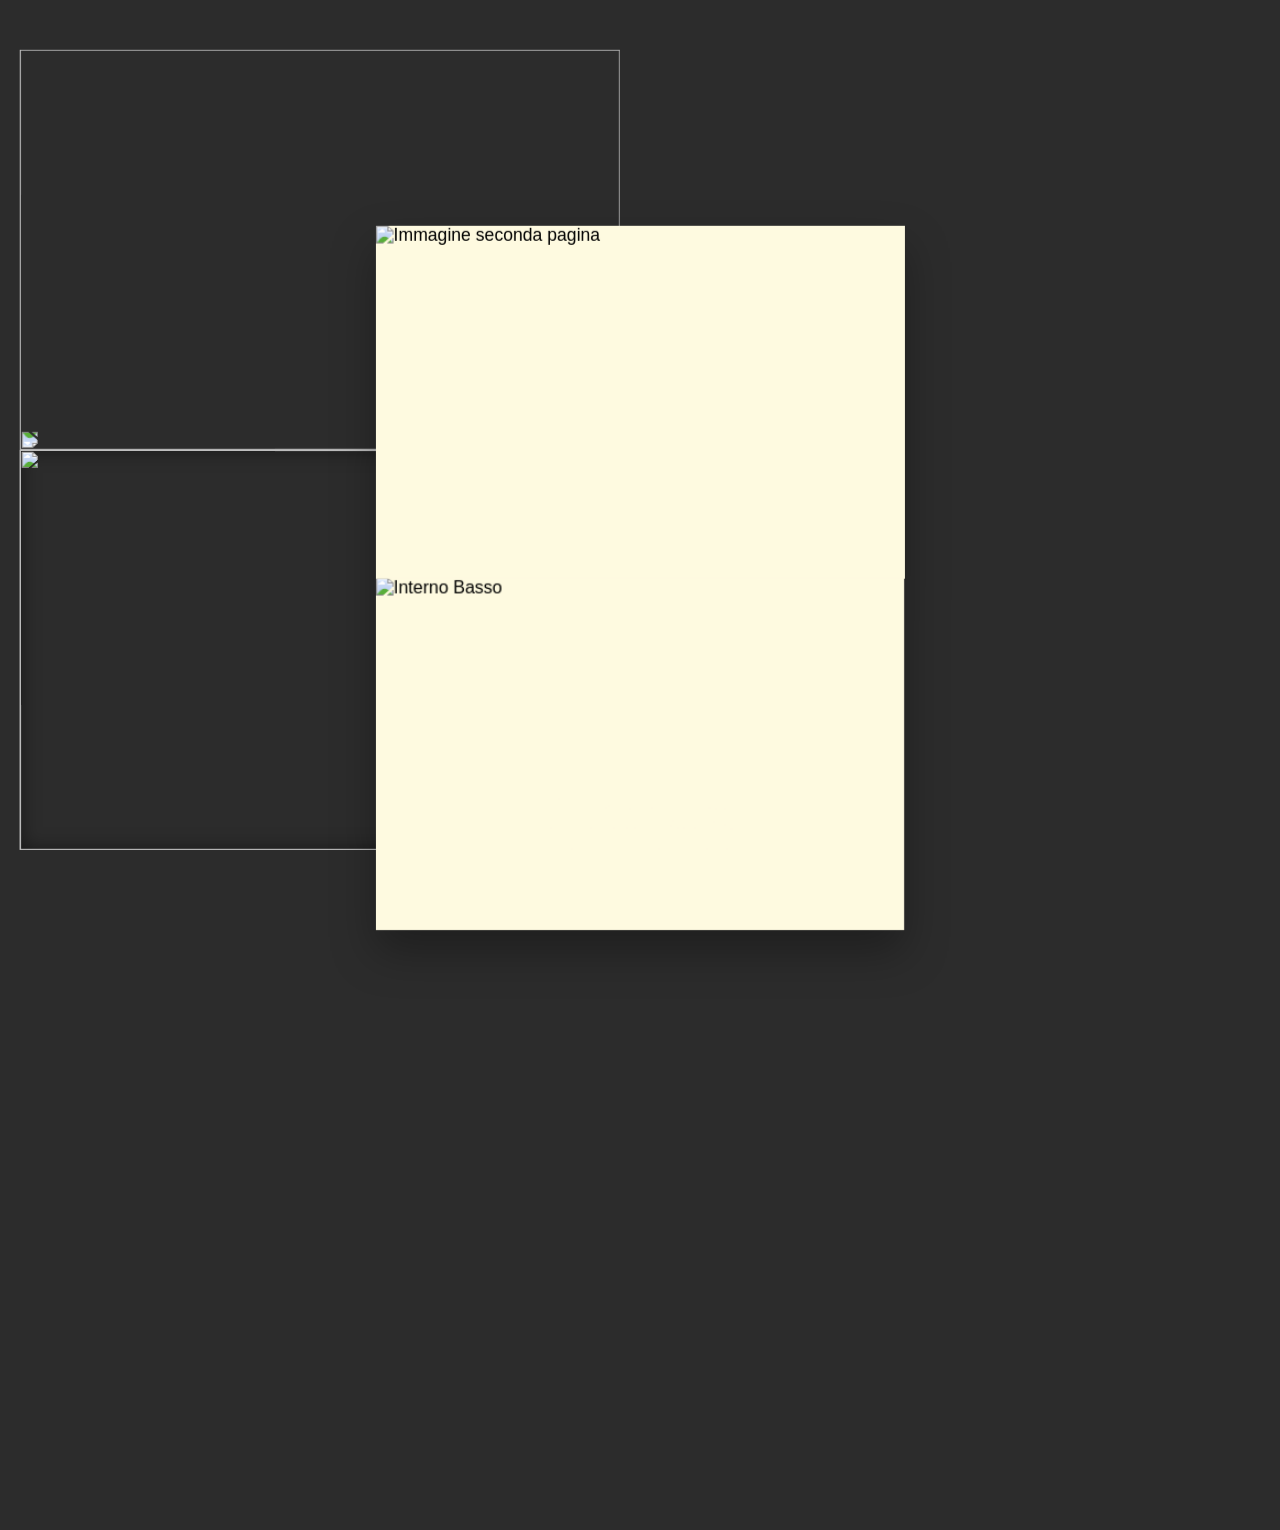
==== index.html @ d79408f7 "Add files via upload" ====
<!DOCTYPE html>
<html lang="it">
<head>
    <meta charset="UTF-8">
    <meta name="viewport" content="width=device-width, initial-scale=1.0">
    <title>Invito Animato</title>
    
    <link rel="preconnect" href="https://fonts.googleapis.com">
    <link rel="preconnect" href="https://fonts.gstatic.com" crossorigin>
    <link href="https://fonts.googleapis.com/css2?family=Alex+Brush&family=Cormorant+Garamond:wght@400;600;700&family=Great+Vibes&display=swap" rel="stylesheet">

    <link rel="preload" as="image" href="textures/retro.png">
    <link rel="preload" as="image" href="textures/busta-artigianale_int.png">
    <link rel="preload" as="image" href="textures/busta-artigianale1.png">
    <link rel="preload" as="image" href="textures/linguetta_chiusa.png">
    <link rel="preload" as="image" href="textures/front.png">
    <link rel="preload" as="image" href="textures/3.png">
    <link rel="preload" as="image" href="textures/12323.png">

    <link rel="stylesheet" href="style.css">
</head>
<body class="is-loading">

    <div class="wrapper">
        <div class="envelope-back-face">
            <img class="envelope-back-img" src="textures/retro.png" alt="" decoding="async" fetchpriority="high">
            <div class="guest-name">Marta</div>
        </div>

        <div class="envelope-front-face">
            <div class="envelope-inner">
                <img class="envelope-inner-img" src="textures/busta-artigianale_int.png" alt="" decoding="async" fetchpriority="high">
            </div>
            <img class="pocket" src="textures/busta-artigianale1.png" alt="" decoding="async" fetchpriority="high">
            <img class="flap" src="textures/linguetta_chiusa.png" alt="" decoding="async" fetchpriority="high">
            
            <div class="card">
                
                <div class="card-flap">
                    
                    <div class="face-1">  
                        <img src="textures/1.png" alt="Immagine di Copertina" class="card-image">               
                    </div>

                    <div class="face-2">
                        <img src="textures/2.png" alt="Immagine seconda pagina" class="card-image">
                    </div>
                </div>

                <div class="face-3">
                    <img src="textures/3.png" alt="Interno Basso" class="card-image">
    
                    <div class="link-container">
                        <span class="text-wrapper">
                            I festeggiamenti proseguiranno presso Villa Caiselli-Casa (UD),
                            <a href="https://martaematteo.me" target="_blank">Per maggiori informazioni clicca qui.</a>
                        </span>
                    </div>
                </div>
            </div>            
        </div>
    </div>
<script>
    (async () => {
        // 1. Legge i parametri dall'URL attuale
        const params = new URLSearchParams(window.location.search);
        const nomeInvitato = params.get('invitato');

        if (nomeInvitato) {
            const elementoNome = document.querySelector('.guest-name');
            if (elementoNome) {
                elementoNome.textContent = nomeInvitato;
            }
        }

        // Raccoglie tutte le URL delle immagini da precaricare
        function collectImageUrls() {
            const urls = new Set();
            document.querySelectorAll('img[src]').forEach(img => {
                if (img.src) urls.add(img.src);
            });
            document.querySelectorAll('link[rel="preload"][as="image"]').forEach(link => {
                if (link.href) urls.add(link.href);
            });
            return Array.from(urls);
        }

        // Precarica una singola immagine con timeout
        function preloadImage(url, timeout = 15000) {
            return new Promise(resolve => {
                const img = new Image();
                let done = false;
                const finish = (ok) => {
                    if (done) return;
                    done = true;
                    clearTimeout(timer);
                    resolve({ url, ok });
                };
                const timer = setTimeout(() => finish(false), timeout);
                img.onload = () => finish(true);
                img.onerror = () => finish(false);
                img.src = url;
            });
        }

        // Precarica tutte le immagini in parallelo
        async function preloadAllImages() {
            const urls = collectImageUrls();
            const results = await Promise.all(urls.map(u => preloadImage(u)));
            const failed = results.filter(r => !r.ok);
            if (failed.length) console.warn('Immagini non caricate:', failed.map(r => r.url));
        }

        // Logica di scroll e centratura
        function startScrollEffects() {
            const wrapper = document.querySelector('.wrapper');
            if (wrapper) {
                const wrapperRect = wrapper.getBoundingClientRect();
                const scrollTarget = window.scrollY + wrapperRect.top - (window.innerHeight / 2) + (wrapperRect.height / 2);
                window.scrollTo({ top: scrollTarget, behavior: 'auto' });
            }

            function parseTimeToMs(value) {
                const v = String(value).trim();
                if (!v) return 0;
                if (v.endsWith('ms')) return Number.parseFloat(v);
                if (v.endsWith('s')) return Number.parseFloat(v) * 1000;
                return 0;
            }

            function getMaxAnimationEndMs(el) {
                if (!el) return 0;
                const cs = window.getComputedStyle(el);
                const durations = cs.animationDuration.split(',').map(s => s.trim());
                const delays = cs.animationDelay.split(',').map(s => s.trim());
                const count = Math.max(durations.length, delays.length);
                let maxMs = 0;
                for (let i = 0; i < count; i++) {
                    const durMs = parseTimeToMs(durations[i % durations.length]);
                    const delMs = parseTimeToMs(delays[i % delays.length]);
                    maxMs = Math.max(maxMs, durMs + delMs);
                }
                return maxMs;
            }

            const openAnimEndMs = getMaxAnimationEndMs(document.querySelector('.card-flap'));
            const scrollAfterMs = Math.max(0, Math.ceil(openAnimEndMs + 250));

            setTimeout(() => {
                const card = document.querySelector('.card');
                if (card) {
                    const cardRect = card.getBoundingClientRect();
                    const cardCenter = window.scrollY + cardRect.top + (cardRect.height / 2);
                    const targetScroll = cardCenter - (window.innerHeight / 2) - cardRect.height;
                    const currentScroll = window.scrollY;
                    const distance = targetScroll - currentScroll;
                    const duration = 2000;
                    const startTime = performance.now();

                    function smoothScroll(currentTime) {
                        const elapsed = currentTime - startTime;
                        const progress = Math.min(elapsed / duration, 1);
                        const easeProgress = progress < 0.5
                            ? 2 * progress * progress
                            : 1 - Math.pow(-2 * progress + 2, 2) / 2;
                        window.scrollTo(0, currentScroll + (distance * easeProgress));
                        if (progress < 1) requestAnimationFrame(smoothScroll);
                    }
                    requestAnimationFrame(smoothScroll);
                }
            }, scrollAfterMs);
        }

        // Esegui preload, poi sblocca animazioni
        await preloadAllImages();
        document.body.classList.remove('is-loading');
        document.body.classList.add('is-loaded');
        requestAnimationFrame(() => startScrollEffects());
    })();
    </script>
</body>
</html>
---- style.css ----
/* --- CONFIGURAZIONE --- */

:root {
    /* Non servono più colori busta, usiamo le immagini */
    
    --card-bg: #fefae0;
    
    /* Dimensioni Busta (Devono coincidere con le tue immagini) */
    --env-width: 600px;
    --env-height: 400px;
}

body {
    background-color: #2c2c2c;
    min-height: 120vh;
    margin: 0;
    display: flex;
    justify-content: center;
    align-items: flex-start;
    padding-top: 50vh;
    overflow-x: hidden;
    overflow-y: auto;
    font-family: sans-serif;
    perspective: 2500px;
}

/* Preload: nasconde tutto finché le immagini non sono pronte */
body.is-loading .wrapper {
    opacity: 0;
}

body.is-loaded .wrapper {
    opacity: 1;
    transition: opacity 200ms ease;
}

body.is-loading .wrapper,
body.is-loading .envelope-back-face,
body.is-loading .envelope-front-face,
body.is-loading .flap,
body.is-loading .card,
body.is-loading .card-flap {
    animation-play-state: paused !important;
}

/* --- WRAPPER --- */
.wrapper {
    position: relative;
    width: var(--env-width);
    height: var(--env-height);
    transform-style: preserve-3d;
    -webkit-transform-style: preserve-3d;
    will-change: transform;
    transform: rotateY(180deg);
    animation: flipAndMove 8s both; 
    animation-delay: 1s;
}

/* --- STRUTTURA GENERALE --- */

.envelope-back-face, .envelope-front-face {
    position: absolute;
    width: 100%;
    height: 100%;
    transform-style: preserve-3d;
    -webkit-transform-style: preserve-3d;
    backface-visibility: hidden;
    -webkit-backface-visibility: hidden;
    will-change: transform;
}

/* --- 1. RETRO BUSTA (File JPG) --- */
.envelope-back-face {
    display: flex; justify-content: center; align-items: center;
    /* spostiamo leggermente indietro il retro per evitare sovrapposizioni */
    transform: rotateY(180deg) translateZ(-1px);
    z-index: 5;
    /* Ombra esterna realistica */
    
}

.envelope-back-img {
    position: absolute;
    inset: 0;
    width: 100%;
    height: 100%;
    object-fit: cover;
    object-position: center;
    z-index: 0;
}

/* ---- FIX mobile / Safari: evita z-fighting ---- */
/* separazione minima dei piani 3D (non deve essere sovrascritta più sotto) */

.guest-name {
    position: relative;
    z-index: 1;
    font-size: 2.5rem; color:#F5F5F5;
    font-family: 'Alex Brush', cursive;
    font-weight: 20;
    /* Togliamo il bordo tratteggiato CSS se l'hai disegnato in Photoshop */
    /* border: 4px dashed rgba(255,255,255,0.5); */ 
    text-shadow: 0 2px 5px rgba(0,0,0,0.2);
    padding: 15px 30px;
    white-space: pre-line;
    text-align: center;
    backface-visibility: hidden;
}

/* --- FRONTE BUSTA --- */
/* spostiamo leggermente avanti il fronte per evitare z-fighting */
.envelope-front-face { z-index: 2; transform: rotateY(0deg) translateZ(1px); }

/* --- 2. INTERNO BUSTA (File JPG) --- */
.envelope-inner {
    position: absolute; width: 100%; height: 100%;

    z-index: 1;
    /* Ombra interna per profondità */
    box-shadow: inset 0 0 20px rgba(0,0,0,0.5);
}

.envelope-inner-img {
    position: absolute;
    inset: 0;
    width: 100%;
    height: 100%;
    object-fit: cover;
    object-position: center;
}

/* --- 3. TASCA (File PNG Trasparente) --- */
.pocket {
    position: absolute; 
    bottom: 0; left: 0; 
    width: 100%; height: 100%; /* Occupa tutto lo spazio per allinearsi */

    object-fit: cover;
    object-position: bottom center;
    
    /* RIMOSSO clip-path: lasciamo che sia la trasparenza del PNG a fare la forma */
    z-index: 10; 
    /* Eventuale drop-shadow se non l'hai disegnata in Photoshop */
    
}

/* --- 4. LINGUETTA (File PNG Trasparente) --- */
.flap {
    position: absolute; 
    top: 0; left: 0; 
    width: 100%; 
    height: 100%; /* Altezza 100% per gestire meglio il punto di rotazione */

    object-fit: cover;
    object-position: top center;
    
    /* Punto di rotazione: top */
    transform-origin: top; 
    
    /* RIMOSSO clip-path */
    z-index: 11; 
    
    animation: openFlap 0.8s forwards;
    animation-delay: 4.5s; 
}

/* --- IL BIGLIETTO (CARD) --- */
/* (Questa parte resta quasi uguale, gestisce le tue immagini interne) */
.card {
    position: absolute;
    width: 80%; height: 80%;
    left: 10%; bottom: 0;
    z-index: 2;
    transform-style: preserve-3d;
    animation: extractAndCenter 3s forwards;
    animation-delay: 5.5s;
}

.card-flap {
    position: absolute; top: 0; left: 0; width: 100%; height: 100%;
    transform-style: preserve-3d;
    transform-origin: top; 
    z-index: 20;
    animation: openCard 2s forwards;
    animation-delay: 9s; 
}

/* Stili facce (uguali a prima) */
.face-1, .face-2, .face-3 {
    position: absolute; width: 100%; height: 100%;
    background-color: var(--card-bg); 
    backface-visibility: hidden; -webkit-backface-visibility: hidden;
    display: flex; justify-content: center; align-items: center;
    padding: 0; overflow: hidden; 
}

/* Gestione immagini Card */
.card-image { max-width: 90%; max-height: 90%; object-fit: contain; filter: drop-shadow(0px 2px 4px rgba(0,0,0,0.2)); }
.face-2 .card-image, .face-3 .card-image { width: 100%; height: 100%; max-width: none; max-height: none; object-fit: cover; filter: none; }

/* L'immagine in face-3 non deve bloccare i click sul link */
.face-3 .card-image {
    pointer-events: none;
}

.face-1 { z-index: 2;}
.face-2 { transform: rotateX(180deg); }
.face-3 { top: 0; left: 0; z-index: 1; }

/* --- STILI PER IL LINK NELLA FACCIA 3 --- */

/* Il contenitore che deve sovrapporsi esattamente al rettangolo verde.
   Usa posizione assoluta rispetto alla .face-3
*/


/* Stile del link vero e proprio */
/* --- STILI PER IL LINK NELLA FACCIA 3 --- */

/* Il contenitore che posiziona l'area del testo sopra il rettangolo verde */
.link-container {
    position: absolute;
    z-index: 100;
    
    /* --- POSIZIONAMENTO (Regola questi valori come prima) --- */
    top: 61%; 
    height: 25%; 
    width: 40%; 
    left: 50%;
    transform: translateX(-50%);
    /* border: 2px solid red;  <-- Togli il commento per vedere i bordi */
    /* --- Fine posizionamento --- */

    /* Flexbox per centrare il blocco di testo */
    display: flex;
    justify-content: center;
    align-items: center;
    text-align: center;
    
    /* Assicura che il contenitore riceva i click */
    pointer-events: auto;
}

/* Stile per TUTTO il testo (sia cliccabile che non) */
.text-wrapper {
    font-family: 'Cormorant Garamond', serif;
    color: #fefae0;           /* Tutto il testo è bianco */
    
    font-size: 0.8rem;      /* Dimensione testo */
    letter-spacing: 0.5px;
    line-height: 1.4;       /* Spaziatura righe se va a capo */
    
    /* Assicura che il testo riceva i click */
    pointer-events: auto;
    position: relative;
    z-index: 50;
}

/* Stile SOLO per la parte cliccabile (il tag <a>) */
.text-wrapper a {
    font-family: 'Cormorant Garamond',  serif;
    color: #fefae0;           /* Anche il link è bianco */
    font-weight: bold;      /* Il link è in grassetto per distinguerlo */
    font-size: 0.8rem;  
    text-decoration: underline; /* Sottolineato per far capire che è un link */
    cursor: pointer;        /* Cursore a manina */
    transition: all 0.3s ease;
    
    position: relative; /* Aiuta con lo z-index */
    z-index: 100;       /* Assicura che sia sopra a tutto */
    display: inline;    /* Inline per seguire esattamente il testo */
}

/* Effetto Hover solo sulla parte cliccabile */
.text-wrapper a:hover {
    color: #f7f0be;         /* Cambia colore al passaggio del mouse */
    background-color: rgba(255,255,255,0.1); /* Leggero sfondo al passaggio */
    border-radius: 4px;
}
/* --- KEYFRAMES --- */
/* (Identici a prima, solo openFlap cambia leggermente la gestione ombra) */
@keyframes flipAndMove {
    0% { transform: rotateY(180deg); }
    40% { transform: rotateY(0deg); }
    70% { transform: rotateY(0deg) translateX(0); }
    100% { transform: rotateY(0deg) translateX(-320px); }
}

@keyframes openFlap {
    0% { transform: rotateX(0deg); z-index: 11; }
    /* Nota: Se hai disegnato l'ombra nel PNG, non serve il drop-shadow qui */
    100% { transform: rotateX(180deg); z-index: 0; } 
}

@keyframes extractAndCenter {
    0% { transform: translateY(0); z-index: 2; }
    40% { transform: translateY(-110%); z-index: 2; }
    41% { z-index: 20; }
    100% { transform: translateY(20%) translateX(320px) scale(1.1); z-index: 20; filter: drop-shadow(0px 20px 20px rgba(0,0,0,0.3)); }
}

@keyframes openCard {
    0% { transform: rotateX(0deg); }
    100% { transform: rotateX(180deg); }
}

/* =========================================
   OTTIMIZZAZIONE MOBILE (Smartphone)
   ========================================= */

@media only screen and (max-width: 768px) {
    
    /* 1. Adattiamo le dimensioni al viewport mantenendo le proporzioni */
    :root {
        /* Larghezza disponibile meno 10px (5px per lato) */
        --mobile-width: calc(100vw - 10px);
        /* Mantenendo la proporzione 400/600 = 0.6667 */
        --mobile-height: calc((100vw - 10px) * 0.6667);

        /* Velocità animazioni mobile (1 = normale). */
        --mobile-speed: 1;
    }
    .face-1{
        transform: scale(-1, 1);
    }
    body {
        /* ABILITA LO SCROLL SU MOBILE */
        overflow-y: auto; 
        /* Allinea tutto in alto invece che al centro per gestire meglio lo scroll */
        align-items: flex-start; 
        padding-top: 100px; /* Un po' di aria sopra */
        padding-left: 5px;
        padding-right: 5px;
        height: auto; /* L'altezza si adatta al contenuto */
        min-height: 100vh;
    }

    .wrapper {
        /* Usa le nuove dimensioni responsive */
        width: var(--mobile-width);
        height: var(--mobile-height);
        
        transform-origin: top center;
        /* Flip 3D “robusta”: ruotiamo il wrapper fino al taglio (90deg),
           facciamo lo swap retro→fronte via opacità, poi ruotiamo indietro.
           Così non dipendiamo dal backface-culling. */
        transform: rotateY(0deg) translateZ(0.1px);
        
        /* Evitiamo il rallentamento finale (niente easing): velocità costante */
        animation: flipAndMoveMobile calc(5s * var(--mobile-speed)) linear both;
        animation-delay: calc(0.8s * var(--mobile-speed));
    }

    /* IMPORTANTE: su mobile non ruotiamo più la busta in 3D.
       Quindi annulliamo le rotazioni 3D delle facce, altrimenti il retro (rotateY(180deg))
       resta "girato" e viene nascosto dal backface-visibility. */
    .envelope-back-face,
    .envelope-front-face {
        transform: none;
        backface-visibility: visible;
        -webkit-backface-visibility: visible;
    }

    /* Swap robusto: mostriamo SEMPRE il retro subito, poi passiamo al fronte al 40%. */
    .envelope-back-face {
        opacity: 1;
        animation: backFaceOpacityMobile calc(5s * var(--mobile-speed)) linear both;
        animation-delay: calc(0.8s * var(--mobile-speed));
    }

    .envelope-front-face {
        opacity: 0;
        animation: frontFaceOpacityMobile calc(5s * var(--mobile-speed)) linear both;
        animation-delay: calc(0.8s * var(--mobile-speed));
    }

    /* Scala tempi della linguetta su mobile */
    .flap {
        animation-duration: calc(0.6s * var(--mobile-speed));
        animation-delay: calc(3.2s * var(--mobile-speed));
    }

    @keyframes backFaceOpacityMobile {
        0%, 19% { opacity: 1; }
        20%, 100% { opacity: 0; }
    }

    @keyframes frontFaceOpacityMobile {
        0%, 19% { opacity: 0; }
        20%, 100% { opacity: 1; }
    }

    /* 2. Animazione Busta Mobile: 
       Non si sposta a sinistra (non c'è spazio), ma scende leggermente 
       e svanisce un po' per lasciare focus al biglietto 
    */
    @keyframes flipAndMoveMobile {
        0% { transform: rotateY(0deg) translateY(0) translateZ(0.1px); }
        /* Arriviamo al taglio (edge) prima dello swap */
        19% { transform: rotateY(90deg) translateY(0) translateZ(0.1px); }
        /* Swap: restiamo “di taglio” ma invertiamo il verso per far entrare il fronte */
        20% { transform: rotateY(90deg) translateY(0) translateZ(0.1px); }
        40% { transform: rotateY(180deg) translateY(0) translateZ(0.1px); opacity: 1; }
        100% { 
            /* La busta scende un po' */
            transform: rotateY(180deg) translateY(100px) translateZ(0.1px); 
            opacity: 1; 
            /* Assicura che resti sotto */
        }
    }

    /* 3. Animazione Biglietto Mobile (ZOOM + SCROLL):
       Qui avviene la magia.
    */
    .card {
        
        animation-name: extractAndCenterMobile;
        animation-duration: calc(2s * var(--mobile-speed));
        animation-delay: calc(4s * var(--mobile-speed));
    }

    /* Scala tempi apertura card su mobile */
    .card-flap {
        animation-duration: calc(1.5s * var(--mobile-speed));
        animation-delay: calc(6.5s * var(--mobile-speed));
    }

    /* Solo mobile: ruota di 180° le immagini “di background” della card (facce 2 e 3) */
    
    .face-2 .card-image,
    .face-3 .card-image {
        transform: rotateY(180deg);
        transform-origin: center;
    }

    /* Solo mobile: ruota di 180° anche la scritta della faccia 3 per allinearla alla rotazione */
    .face-3 .text-wrapper {
        transform: scaleX(-1);
        transform-origin: center;
    /* Forza la gestione degli eventi del mouse/touch */
        pointer-events: auto;
    }

    /* Assicura che il link sia cliccabile su mobile */
    .face-3 .text-wrapper a {
        pointer-events: auto;
        display: inline-block;
        padding: 10px 5px;
        margin: -10px -5px;
        position: relative;
        z-index: 200;
    }

    @keyframes extractAndCenterMobile {
        0% { transform: translateY(0); z-index: 2; }
        40% { transform: translateY(-110%); z-index: 2; }
        41% { z-index: 20; }
        100% {
            /* Manteniamo le stesse proporzioni della versione desktop */
            transform: translateY(20%) translateX(0) scale(1.0);
            z-index: 20;
            filter: drop-shadow(0px 10px 10px rgba(0,0,0,0.3));
        }
    }
    
    /* Aggiustamento font per mobile */
    .guest-name { font-size: 2rem; }
    
    /* Aggiustiamo il link nella faccia 3 per essere sicuri che sia cliccabile su touch */
    /* Contenitore testo come desktop, ma proporzionato (percentuali) */
    .face-3 .link-container {
        width: 40%;
        height: 25%;
        
    }

    /* Testo proporzionato: resta simile al desktop, ma si adatta al viewport */
    .face-3 .text-wrapper {
        font-size: clamp(0.55rem, 2.1vw, 0.7rem);
        line-height: 1.25;
        letter-spacing: 0.3px;
    }

    .face-3 .text-wrapper a {
        font-size: inherit;
    }
}/* Anti z-fighting + Safari/iOS */
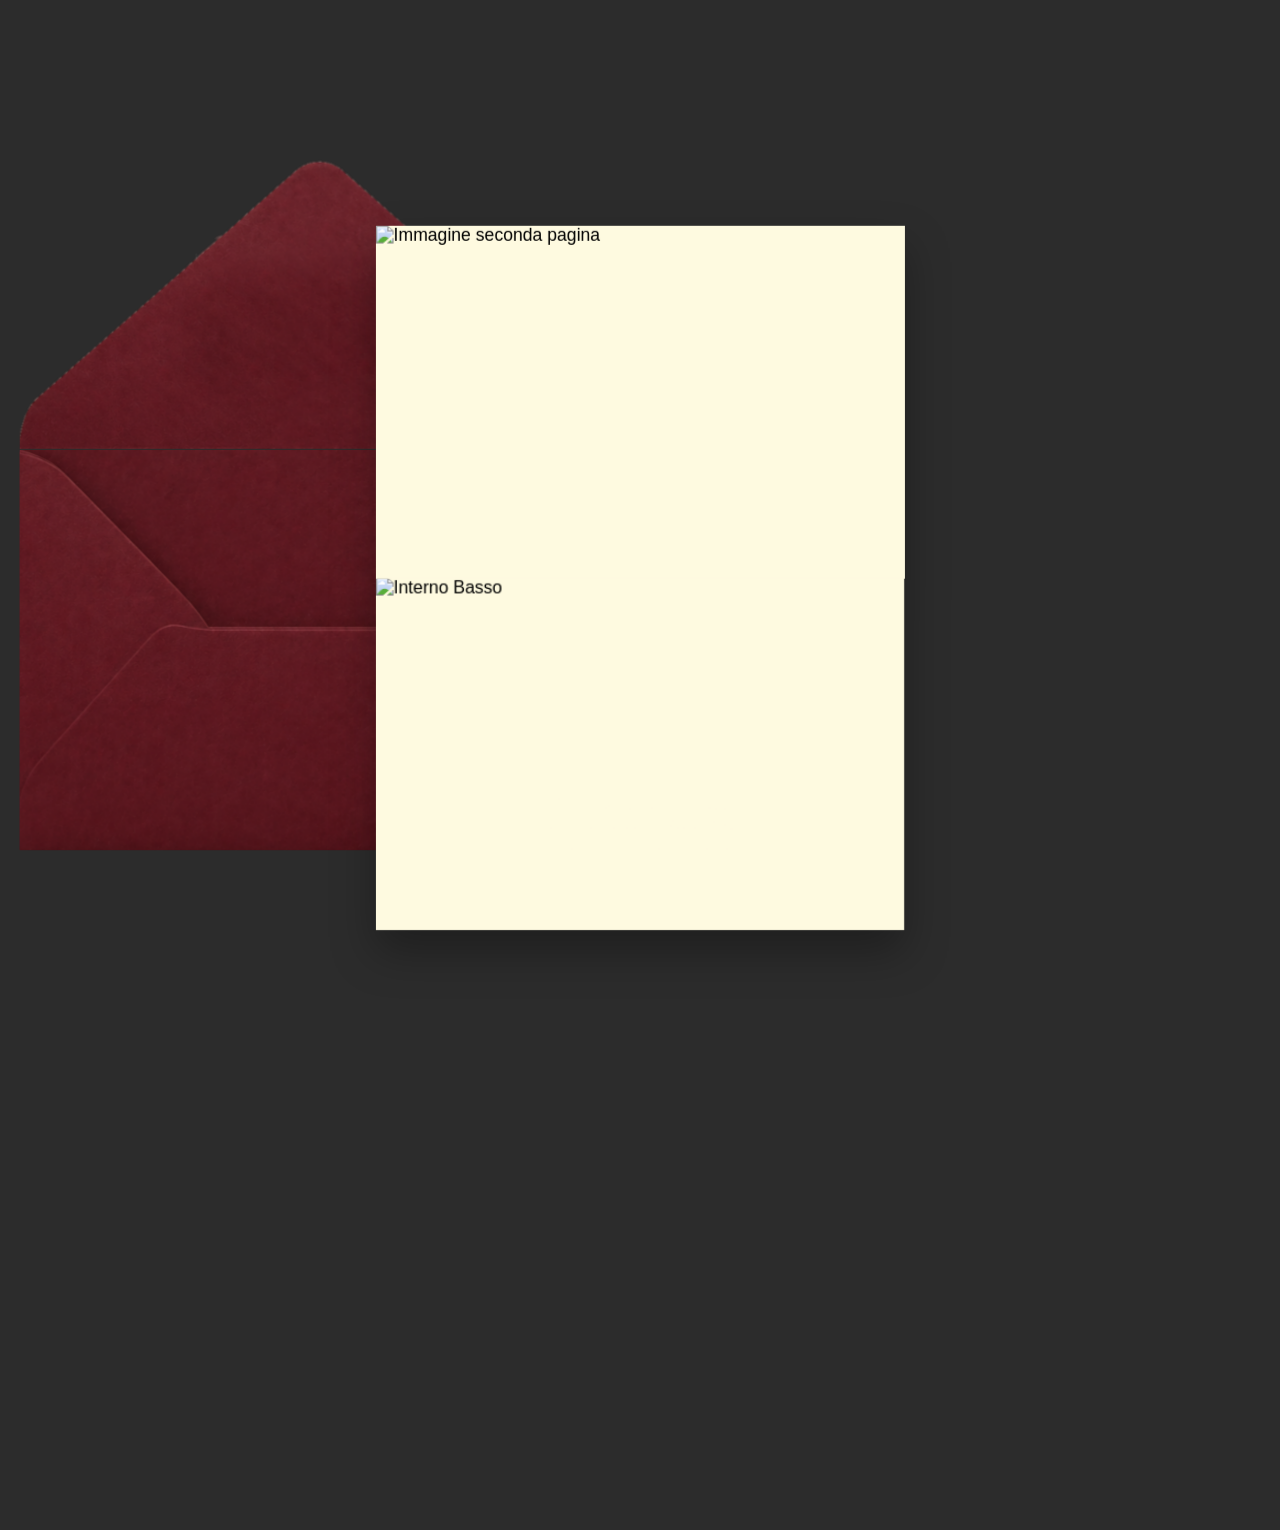
==== commit f8104282: "cambiato colore busta" ====
--- a/index.html
+++ b/index.html
@@ -12,10 +12,10 @@
     <link rel="preload" as="image" href="textures/retro.png">
     <link rel="preload" as="image" href="textures/busta-artigianale_int.png">
     <link rel="preload" as="image" href="textures/busta-artigianale1.png">
-    <link rel="preload" as="image" href="textures/linguetta_chiusa.png">
+    <link rel="preload" as="image" href="textures/linguetta.png">
     <link rel="preload" as="image" href="textures/front.png">
     <link rel="preload" as="image" href="textures/3.png">
-    <link rel="preload" as="image" href="textures/12323.png">
+    <link rel="preload" as="image" href="textures/1.png">
 
     <link rel="stylesheet" href="style.css">
 </head>
@@ -32,7 +32,7 @@
                 <img class="envelope-inner-img" src="textures/busta-artigianale_int.png" alt="" decoding="async" fetchpriority="high">
             </div>
             <img class="pocket" src="textures/busta-artigianale1.png" alt="" decoding="async" fetchpriority="high">
-            <img class="flap" src="textures/linguetta_chiusa.png" alt="" decoding="async" fetchpriority="high">
+            <img class="flap" src="textures/linguetta.png" alt="" decoding="async" fetchpriority="high">
             
             <div class="card">
                 
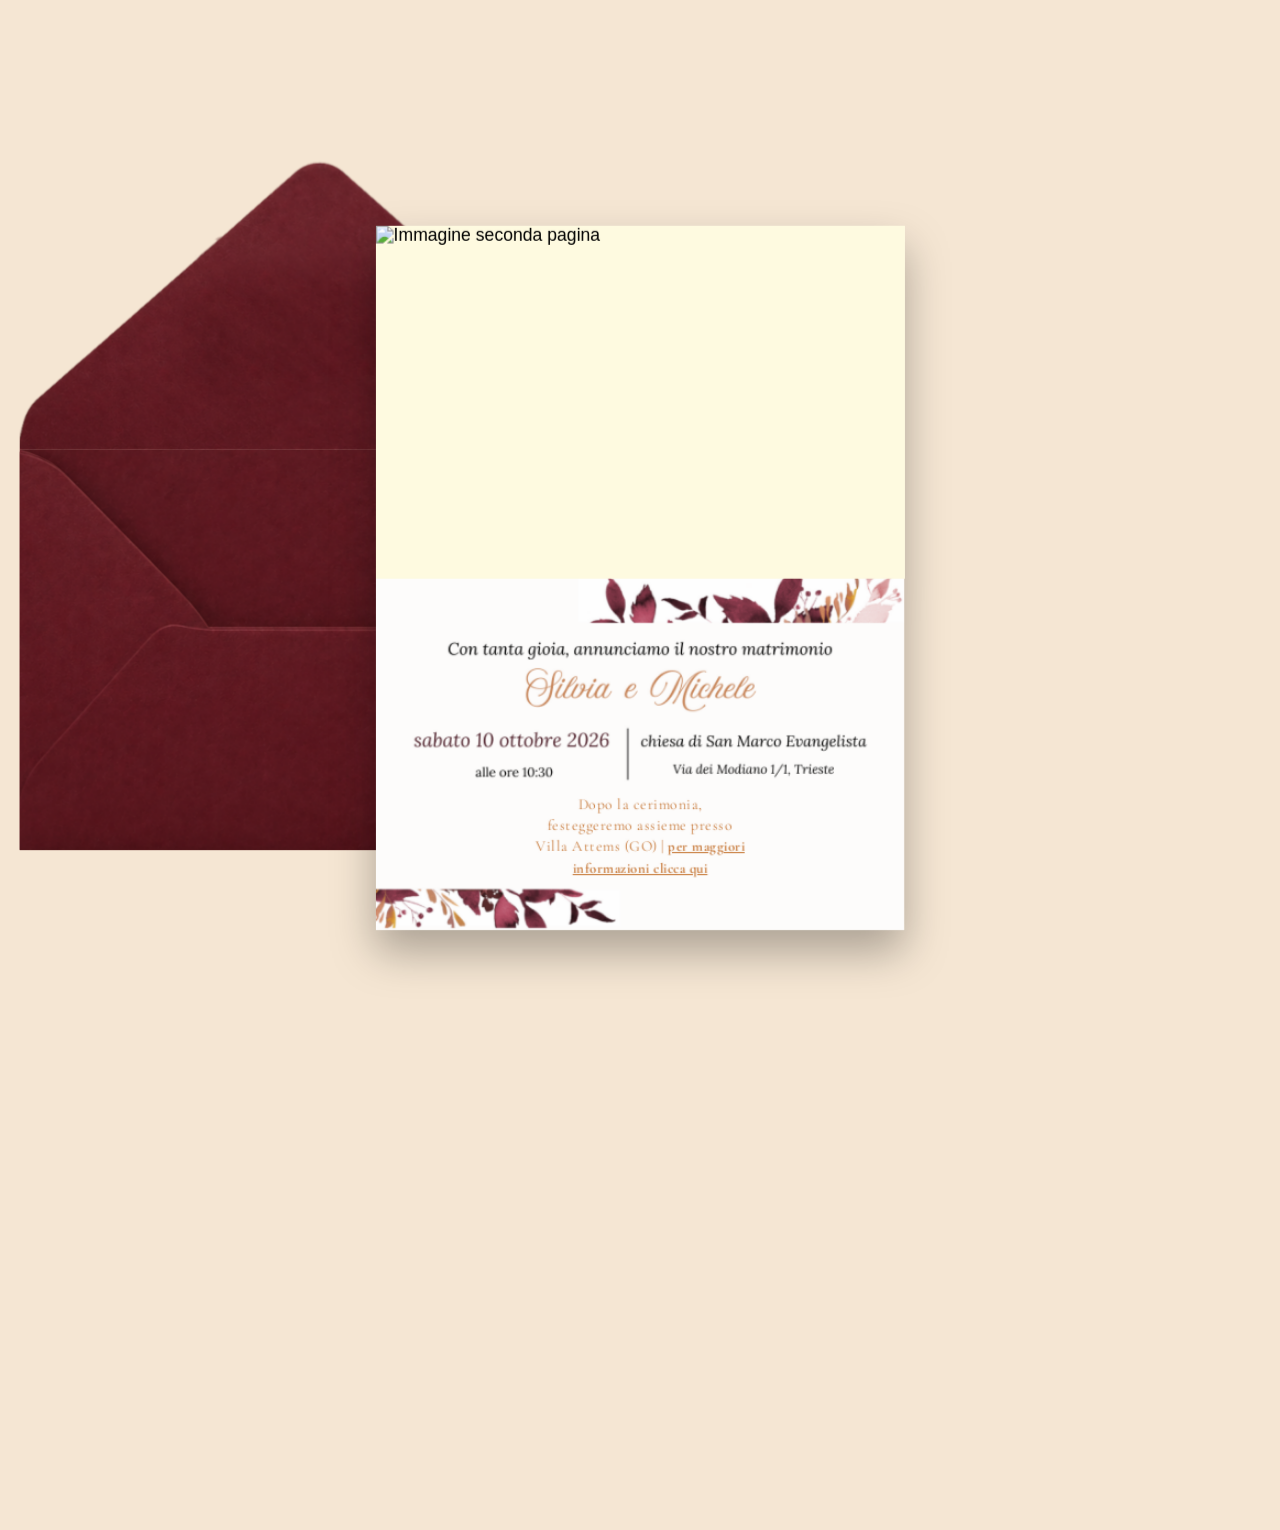
==== commit 7fbb2a07: "testo" ====
--- a/index.html
+++ b/index.html
@@ -52,8 +52,8 @@
     
                     <div class="link-container">
                         <span class="text-wrapper">
-                            I festeggiamenti proseguiranno presso Villa Caiselli-Casa (UD),
-                            <a href="https://martaematteo.me" target="_blank">Per maggiori informazioni clicca qui.</a>
+                            Dopo la cerimonia, festeggeremo assieme presso Villa Attems (GO) |
+                            <a href="https://www.matrimonio.com/website/index.php?idWebsite=8152437&idPage=58129727" target="_blank"> per maggiori informazioni clicca qui</a>
                         </span>
                     </div>
                 </div>
--- a/style.css
+++ b/style.css
@@ -11,7 +11,7 @@
 }
 
 body {
-    background-color: #2c2c2c;
+    background-color: #f5e6d3;
     min-height: 120vh;
     margin: 0;
     display: flex;
@@ -244,9 +244,9 @@
 /* Stile per TUTTO il testo (sia cliccabile che non) */
 .text-wrapper {
     font-family: 'Cormorant Garamond', serif;
-    color: #fefae0;           /* Tutto il testo è bianco */
-    
-    font-size: 0.8rem;      /* Dimensione testo */
+    color: #c97c3d;           /* Tutto il testo è bianco */
+    
+    font-size: 0.85rem;      /* Dimensione testo */
     letter-spacing: 0.5px;
     line-height: 1.4;       /* Spaziatura righe se va a capo */
     
@@ -259,7 +259,7 @@
 /* Stile SOLO per la parte cliccabile (il tag <a>) */
 .text-wrapper a {
     font-family: 'Cormorant Garamond',  serif;
-    color: #fefae0;           /* Anche il link è bianco */
+    color: #c97c3d;           /* Anche il link è bianco */
     font-weight: bold;      /* Il link è in grassetto per distinguerlo */
     font-size: 0.8rem;  
     text-decoration: underline; /* Sottolineato per far capire che è un link */
@@ -273,8 +273,8 @@
 
 /* Effetto Hover solo sulla parte cliccabile */
 .text-wrapper a:hover {
-    color: #f7f0be;         /* Cambia colore al passaggio del mouse */
-    background-color: rgba(255,255,255,0.1); /* Leggero sfondo al passaggio */
+    color: #d08a4b;         /* Cambia colore al passaggio del mouse */
+    background-color: rgba(184, 134, 11, 0.15); /* Leggero sfondo al passaggio */
     border-radius: 4px;
 }
 /* --- KEYFRAMES --- */
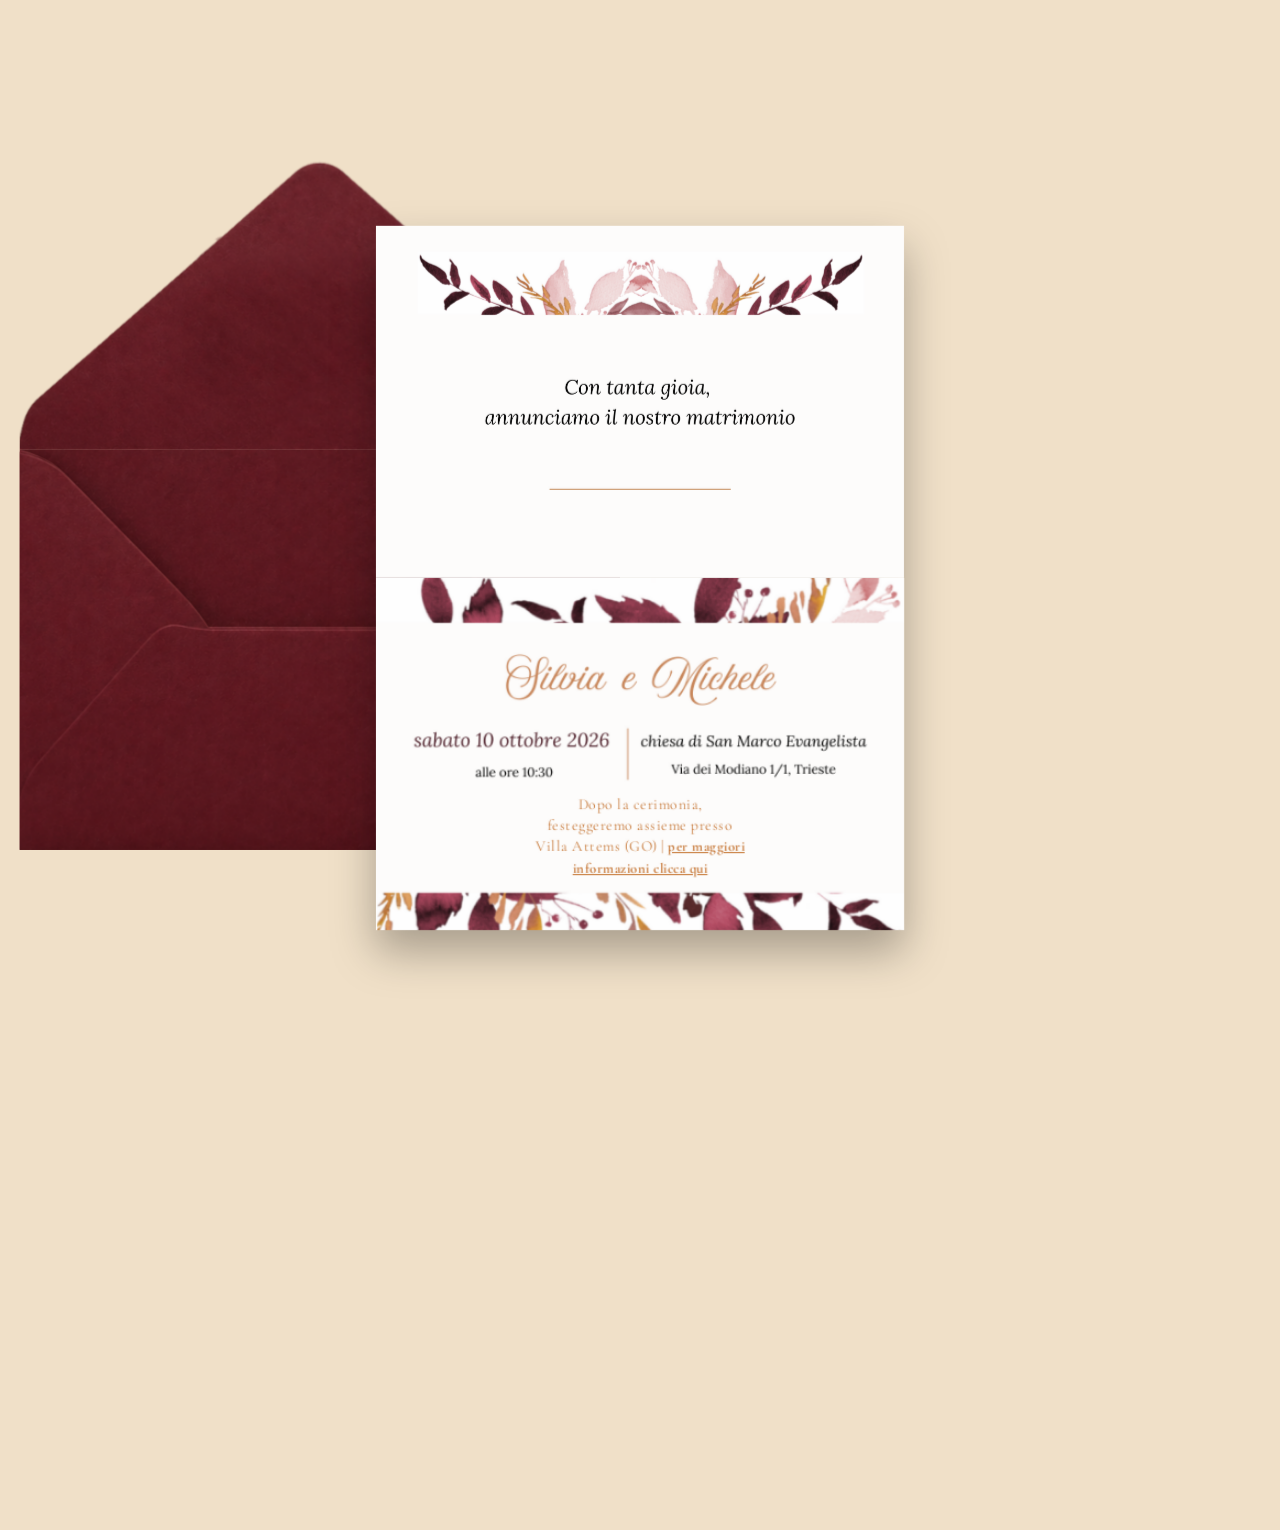
==== commit ae51efdf: "url" ====
--- a/index.html
+++ b/index.html
@@ -53,7 +53,7 @@
                     <div class="link-container">
                         <span class="text-wrapper">
                             Dopo la cerimonia, festeggeremo assieme presso Villa Attems (GO) |
-                            <a href="https://www.matrimonio.com/website/index.php?idWebsite=8152437&idPage=58129727" target="_blank"> per maggiori informazioni clicca qui</a>
+                            <a href="https://www.matrimonio.com/web/silvia-and-michele-2026-10-10"> per maggiori informazioni clicca qui</a>
                         </span>
                     </div>
                 </div>
--- a/style.css
+++ b/style.css
@@ -11,7 +11,7 @@
 }
 
 body {
-    background-color: #f5e6d3;
+    background-color: #f0e0c8;
     min-height: 120vh;
     margin: 0;
     display: flex;
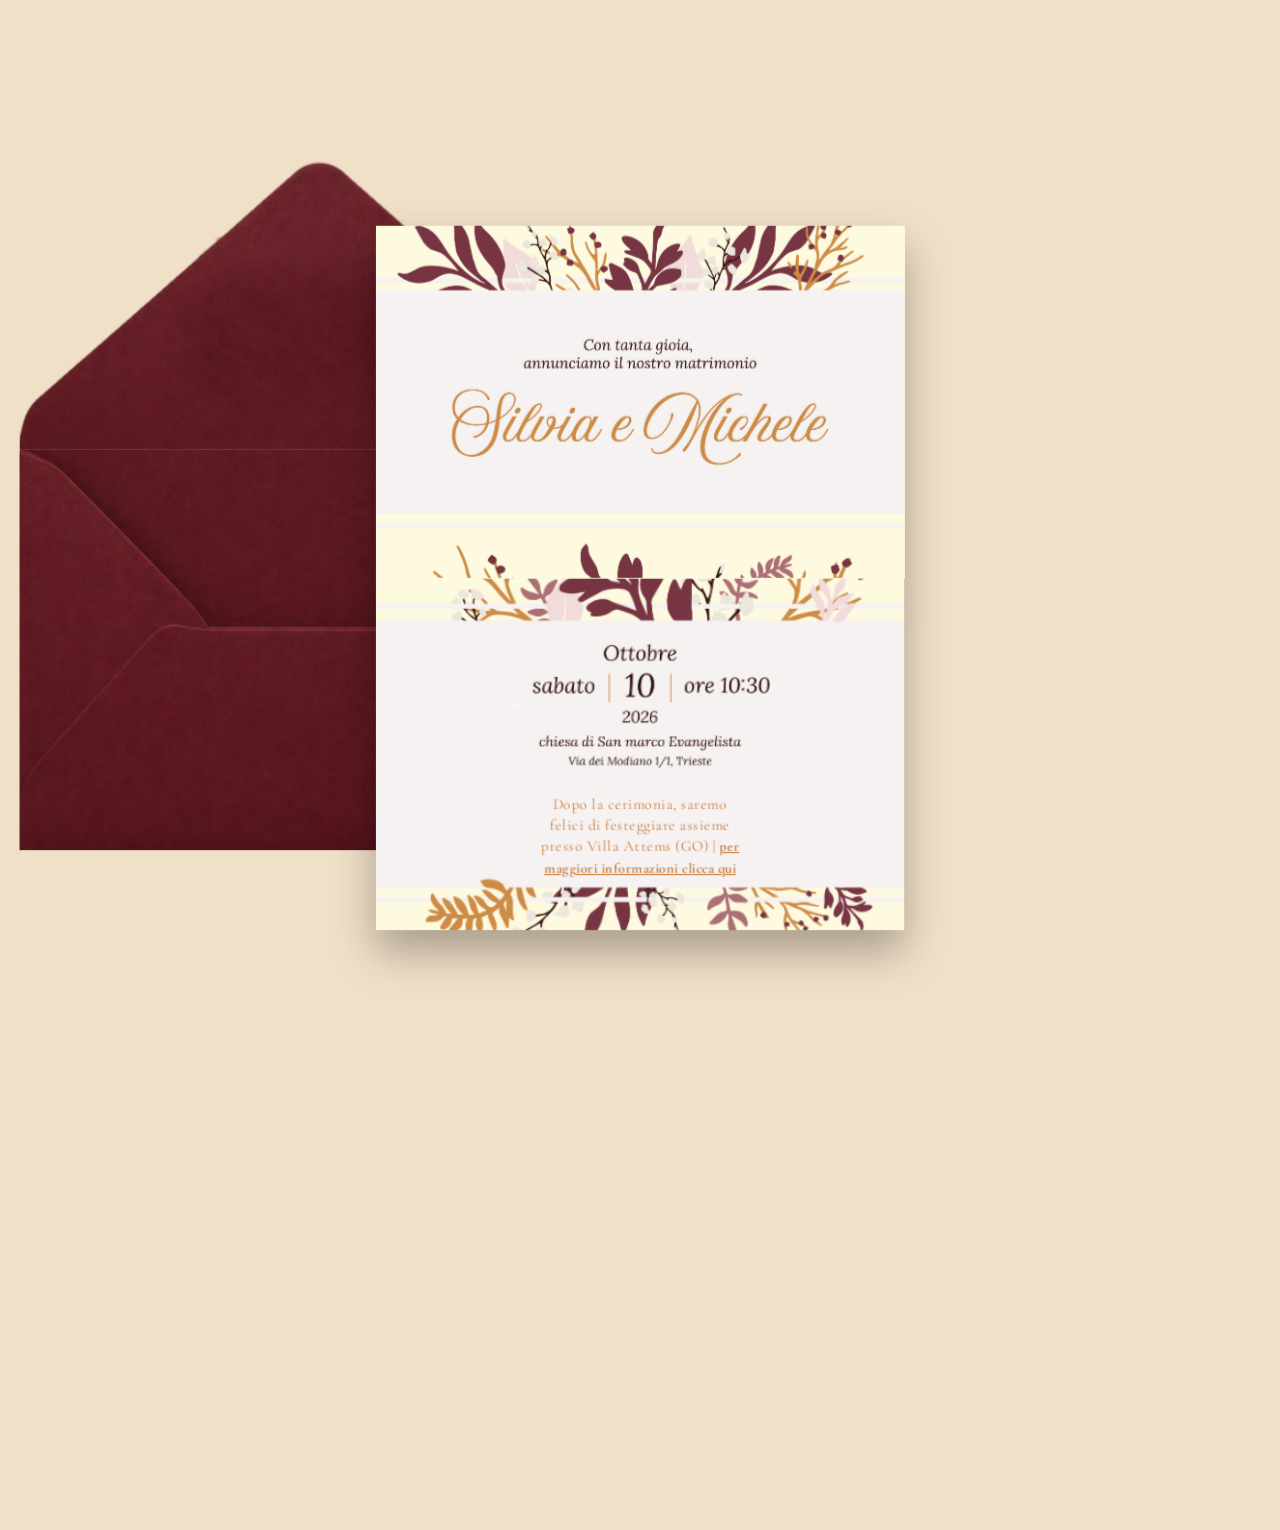
==== commit 142b53b2: "frase ok" ====
--- a/index.html
+++ b/index.html
@@ -52,7 +52,7 @@
     
                     <div class="link-container">
                         <span class="text-wrapper">
-                            Dopo la cerimonia, festeggeremo assieme presso Villa Attems (GO) |
+                            Dopo la cerimonia, saremo felici di festeggiare assieme presso Villa Attems (GO) |
                             <a href="https://www.matrimonio.com/web/silvia-and-michele-2026-10-10"> per maggiori informazioni clicca qui</a>
                         </span>
                     </div>
